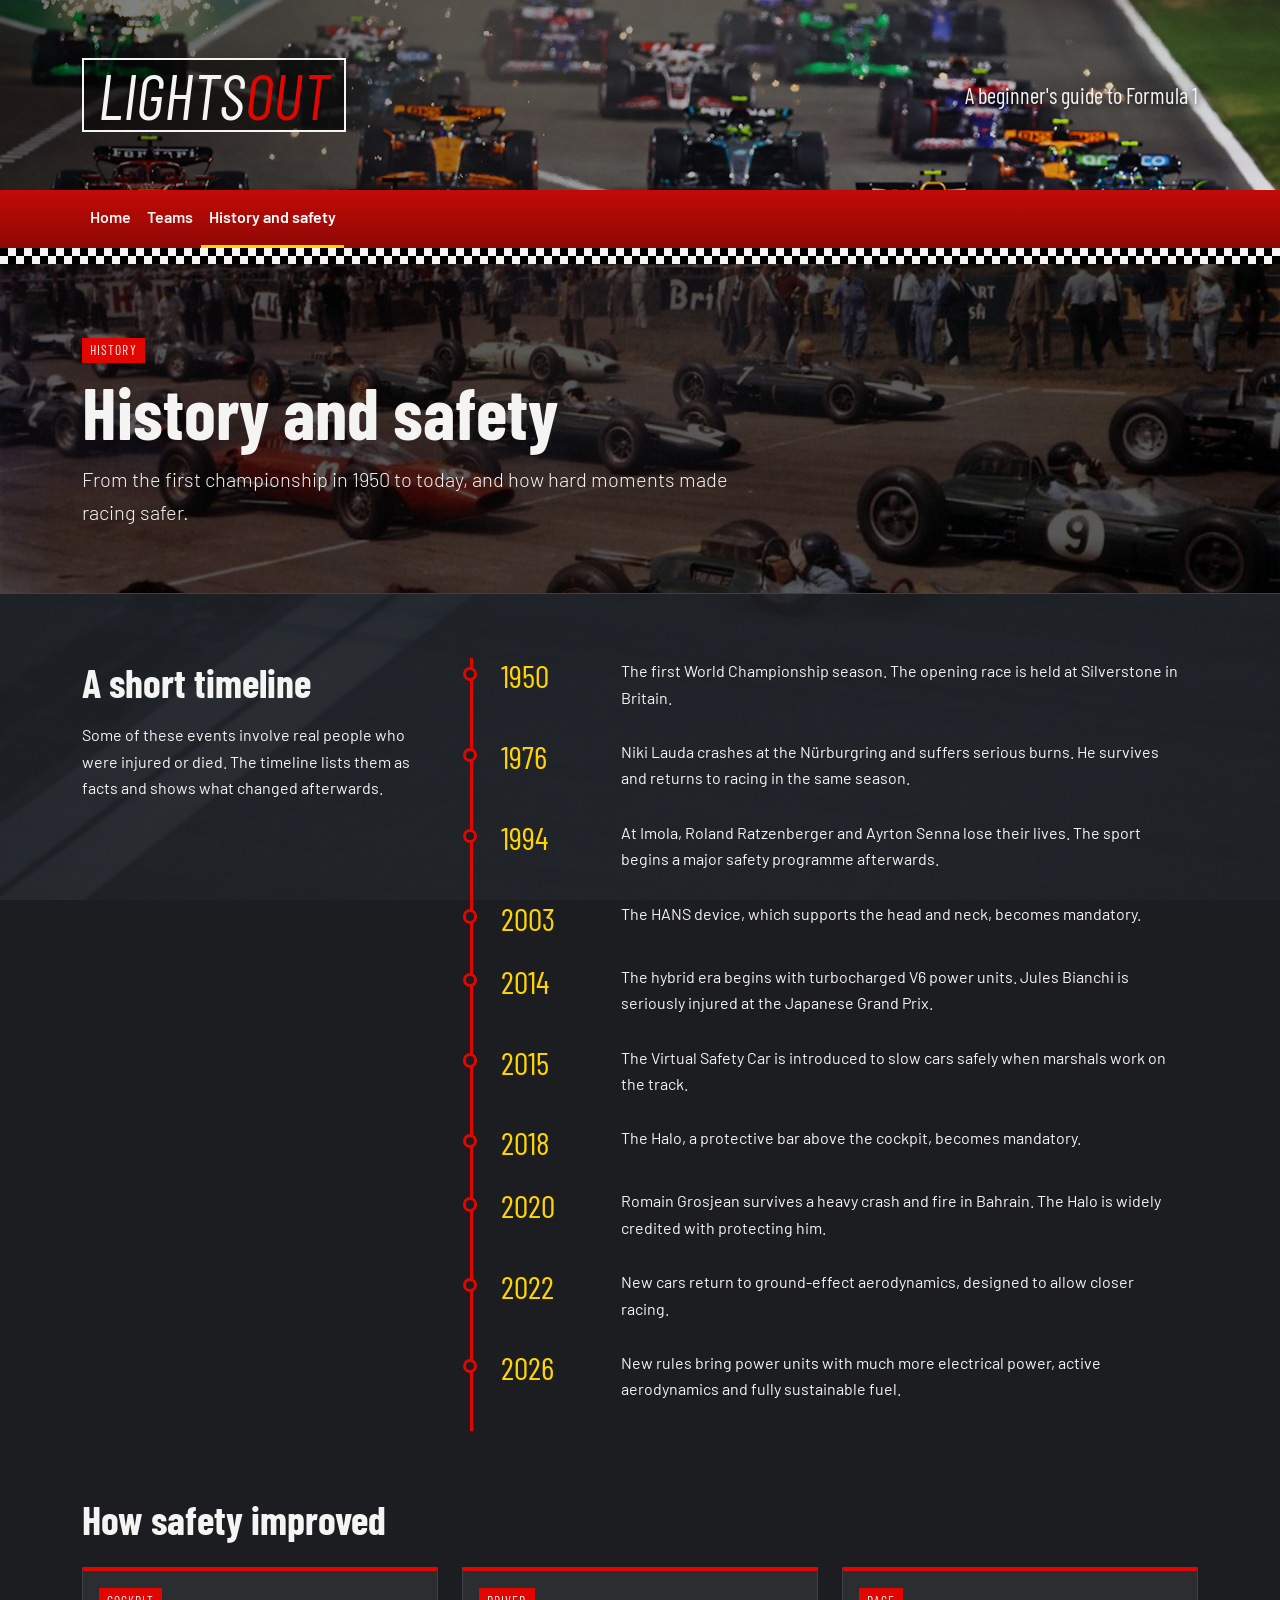
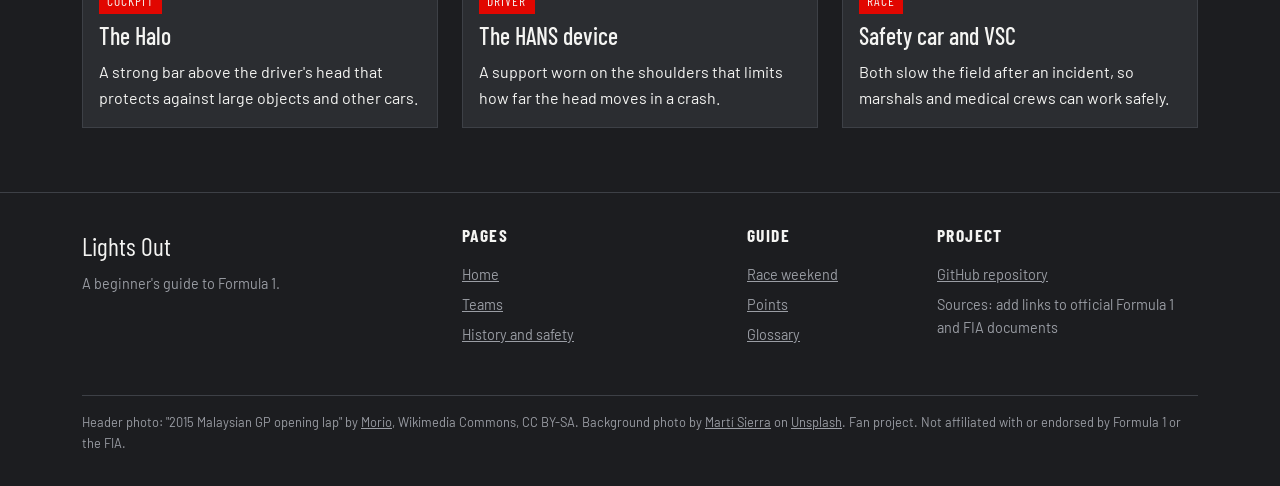
==== history.html @ add95db7 "git commit -m "initial commit"" ====
<!DOCTYPE html>
<html lang="en" data-bs-theme="dark">
<head>
  <meta charset="UTF-8">
  <meta name="viewport" content="width=device-width, initial-scale=1">
  <title>History and safety | Lights Out</title>
  <link rel="preconnect" href="https://fonts.googleapis.com">
  <link rel="preconnect" href="https://fonts.gstatic.com" crossorigin>
  <link href="https://fonts.googleapis.com/css2?family=Barlow+Condensed:wght@600;700&family=Barlow:wght@400;600&display=swap" rel="stylesheet">
  <link href="https://cdn.jsdelivr.net/npm/bootstrap@5.3.3/dist/css/bootstrap.min.css" rel="stylesheet">
  <link href="css/style.css" rel="stylesheet">
</head>
<body>

<header class="banner">
  <div class="container d-flex align-items-center justify-content-between">
    <a class="logo" href="index.html">Lights<span>Out</span></a>
    <p class="banner-note d-none d-md-block mb-0">A beginner's guide to Formula 1</p>
  </div>
</header>

<nav class="navbar navbar-expand-md site-nav sticky-top">
  <div class="container">
    <button class="navbar-toggler ms-auto" type="button" data-bs-toggle="collapse" data-bs-target="#mainMenu"
            aria-controls="mainMenu" aria-expanded="false" aria-label="Toggle navigation">
      <span class="navbar-toggler-icon"></span>
    </button>
    <div class="collapse navbar-collapse" id="mainMenu">
      <ul class="navbar-nav w-100">
        <li class="nav-item"><a class="nav-link" href="index.html">Home</a></li>
        <li class="nav-item"><a class="nav-link" href="teams.html">Teams</a></li>
        <li class="nav-item"><a class="nav-link active" aria-current="page" href="history.html">History and safety</a></li>
      </ul>
    </div>
  </div>
</nav>
<div class="flag-strip" aria-hidden="true"></div>

<main id="top">
  <header class="page-hero page-hero--history">
    <div class="container">
      <span class="tag">History</span>
      <h1>History and safety</h1>
      <p class="lead">From the first championship in 1950 to today, and how hard moments made racing safer.</p>
    </div>
  </header>

  <section class="section">
    <div class="container">
      <div class="row gy-5 gx-md-5">
        <div class="col-12 col-lg-4">
          <h2>A short timeline</h2>
          <p>Some of these events involve real people who were injured or died. The timeline lists them as facts and shows what changed afterwards.</p>
        </div>
        <div class="col-12 col-lg-8">
          <ol class="timeline">
        <li><span class="timeline-year">1950</span><p>The first World Championship season. The opening race is held at Silverstone in Britain.</p></li>
        <li><span class="timeline-year">1976</span><p>Niki Lauda crashes at the Nürburgring and suffers serious burns. He survives and returns to racing in the same season.</p></li>
        <li><span class="timeline-year">1994</span><p>At Imola, Roland Ratzenberger and Ayrton Senna lose their lives. The sport begins a major safety programme afterwards.</p></li>
        <li><span class="timeline-year">2003</span><p>The HANS device, which supports the head and neck, becomes mandatory.</p></li>
        <li><span class="timeline-year">2014</span><p>The hybrid era begins with turbocharged V6 power units. Jules Bianchi is seriously injured at the Japanese Grand Prix.</p></li>
        <li><span class="timeline-year">2015</span><p>The Virtual Safety Car is introduced to slow cars safely when marshals work on the track.</p></li>
        <li><span class="timeline-year">2018</span><p>The Halo, a protective bar above the cockpit, becomes mandatory.</p></li>
        <li><span class="timeline-year">2020</span><p>Romain Grosjean survives a heavy crash and fire in Bahrain. The Halo is widely credited with protecting him.</p></li>
        <li><span class="timeline-year">2022</span><p>New cars return to ground-effect aerodynamics, designed to allow closer racing.</p></li>
        <li><span class="timeline-year">2026</span><p>New rules bring power units with much more electrical power, active aerodynamics and fully sustainable fuel.</p></li>
          </ol>
        </div>
      </div>
    </div>
  </section>

  <section class="section pt-0">
    <div class="container">
      <h2 class="mb-4">How safety improved</h2>
      <div class="row row-cols-1 row-cols-md-2 row-cols-lg-3 g-4">
        <div class="col"><div class="card race-card h-100"><div class="card-body">
          <span class="tag">Cockpit</span><h3 class="card-title h4 mt-2">The Halo</h3>
          <p class="card-text">A strong bar above the driver's head that protects against large objects and other cars.</p></div></div></div>
        <div class="col"><div class="card race-card h-100"><div class="card-body">
          <span class="tag">Driver</span><h3 class="card-title h4 mt-2">The HANS device</h3>
          <p class="card-text">A support worn on the shoulders that limits how far the head moves in a crash.</p></div></div></div>
        <div class="col"><div class="card race-card h-100"><div class="card-body">
          <span class="tag">Race</span><h3 class="card-title h4 mt-2">Safety car and VSC</h3>
          <p class="card-text">Both slow the field after an incident, so marshals and medical crews can work safely.</p></div></div></div>
      </div>
    </div>
  </section>

</main>

<footer class="site-footer">
  <div class="container">
    <div class="row gy-4">
      <div class="col-12 col-md-4"><p class="footer-brand">Lights Out</p><p class="mb-0">A beginner's guide to Formula 1.</p></div>
      <div class="col-6 col-md-3"><h2 class="footer-title">Pages</h2>
        <ul class="list-unstyled"><li><a href="index.html">Home</a></li><li><a href="teams.html">Teams</a></li><li><a href="history.html">History and safety</a></li></ul></div>
      <div class="col-6 col-md-2"><h2 class="footer-title">Guide</h2>
        <ul class="list-unstyled"><li><a href="index.html#weekend">Race weekend</a></li><li><a href="index.html#points">Points</a></li><li><a href="index.html#terms">Glossary</a></li></ul></div>
      <div class="col-12 col-md-3"><h2 class="footer-title">Project</h2>
        <ul class="list-unstyled"><li><a href="https://github.com/your-username/your-repo">GitHub repository</a></li><li>Sources: add links to official Formula 1 and FIA documents</li></ul></div>
    </div>
    <p class="legal mb-0">Header photo: "2015 Malaysian GP opening lap" by <a href="https://commons.wikimedia.org/wiki/File:2015_Malaysian_GP_opening_lap.jpg">Morio</a>, Wikimedia Commons, CC BY-SA. Background photo by <a href="https://unsplash.com/@martisierraa">Martí Sierra</a> on <a href="https://unsplash.com/photos/a-red-and-yellow-race-car-driving-down-a-race-track-8zs2Co614PQ">Unsplash</a>. Fan project. Not affiliated with or endorsed by Formula 1 or the FIA.</p>
  </div>
</footer>

<script src="https://cdn.jsdelivr.net/npm/bootstrap@5.3.3/dist/js/bootstrap.bundle.min.js"></script>
</body>
</html>
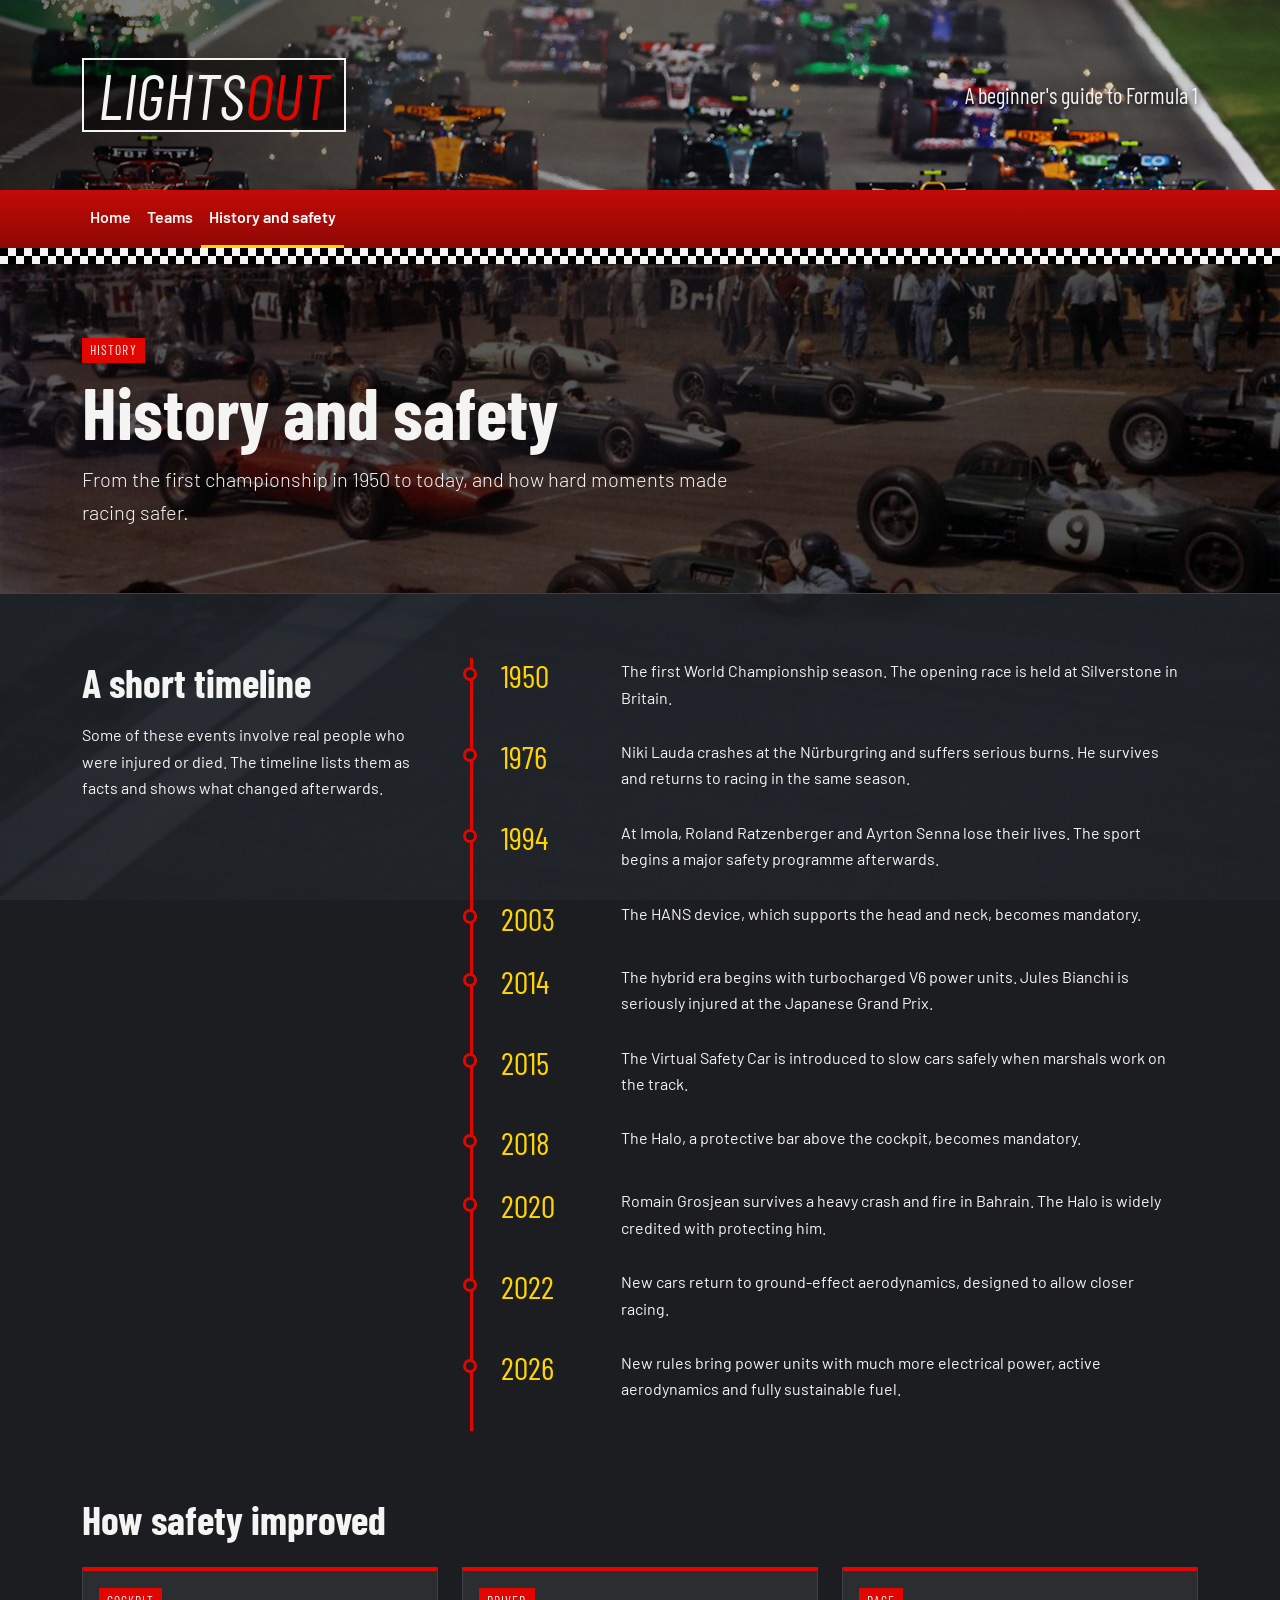
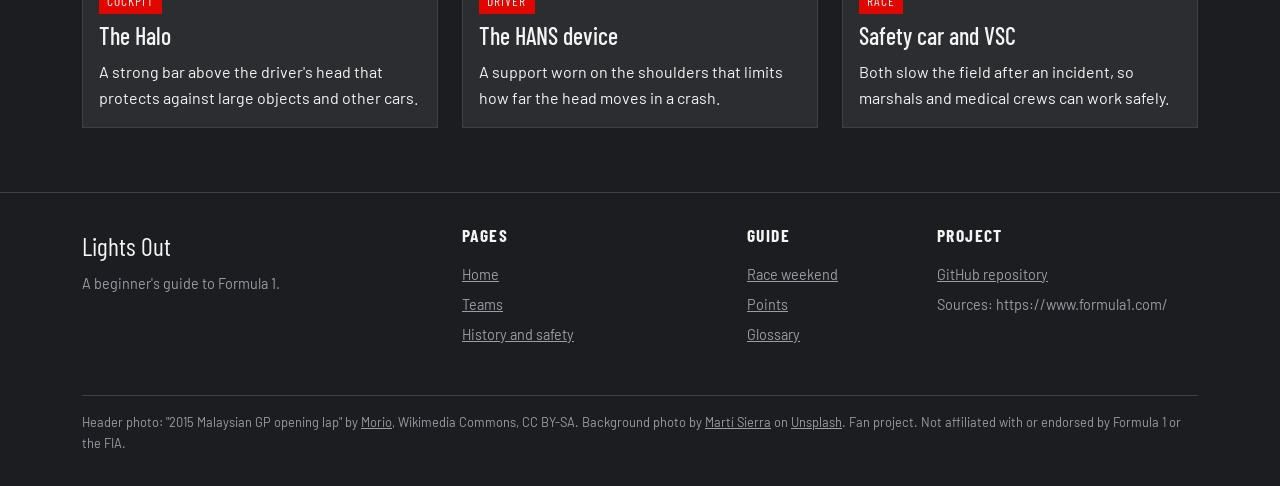
==== commit 90225a00: "git commit -m "Update footer links"" ====
--- a/history.html
+++ b/history.html
@@ -98,7 +98,7 @@
       <div class="col-6 col-md-2"><h2 class="footer-title">Guide</h2>
         <ul class="list-unstyled"><li><a href="index.html#weekend">Race weekend</a></li><li><a href="index.html#points">Points</a></li><li><a href="index.html#terms">Glossary</a></li></ul></div>
       <div class="col-12 col-md-3"><h2 class="footer-title">Project</h2>
-        <ul class="list-unstyled"><li><a href="https://github.com/your-username/your-repo">GitHub repository</a></li><li>Sources: add links to official Formula 1 and FIA documents</li></ul></div>
+        <ul class="list-unstyled"><li><a href="https://github.com/ruzaisembekova815-oss/web_mid">GitHub repository</a></li><li>Sources: https://www.formula1.com/</li></ul></div>
     </div>
     <p class="legal mb-0">Header photo: "2015 Malaysian GP opening lap" by <a href="https://commons.wikimedia.org/wiki/File:2015_Malaysian_GP_opening_lap.jpg">Morio</a>, Wikimedia Commons, CC BY-SA. Background photo by <a href="https://unsplash.com/@martisierraa">Martí Sierra</a> on <a href="https://unsplash.com/photos/a-red-and-yellow-race-car-driving-down-a-race-track-8zs2Co614PQ">Unsplash</a>. Fan project. Not affiliated with or endorsed by Formula 1 or the FIA.</p>
   </div>
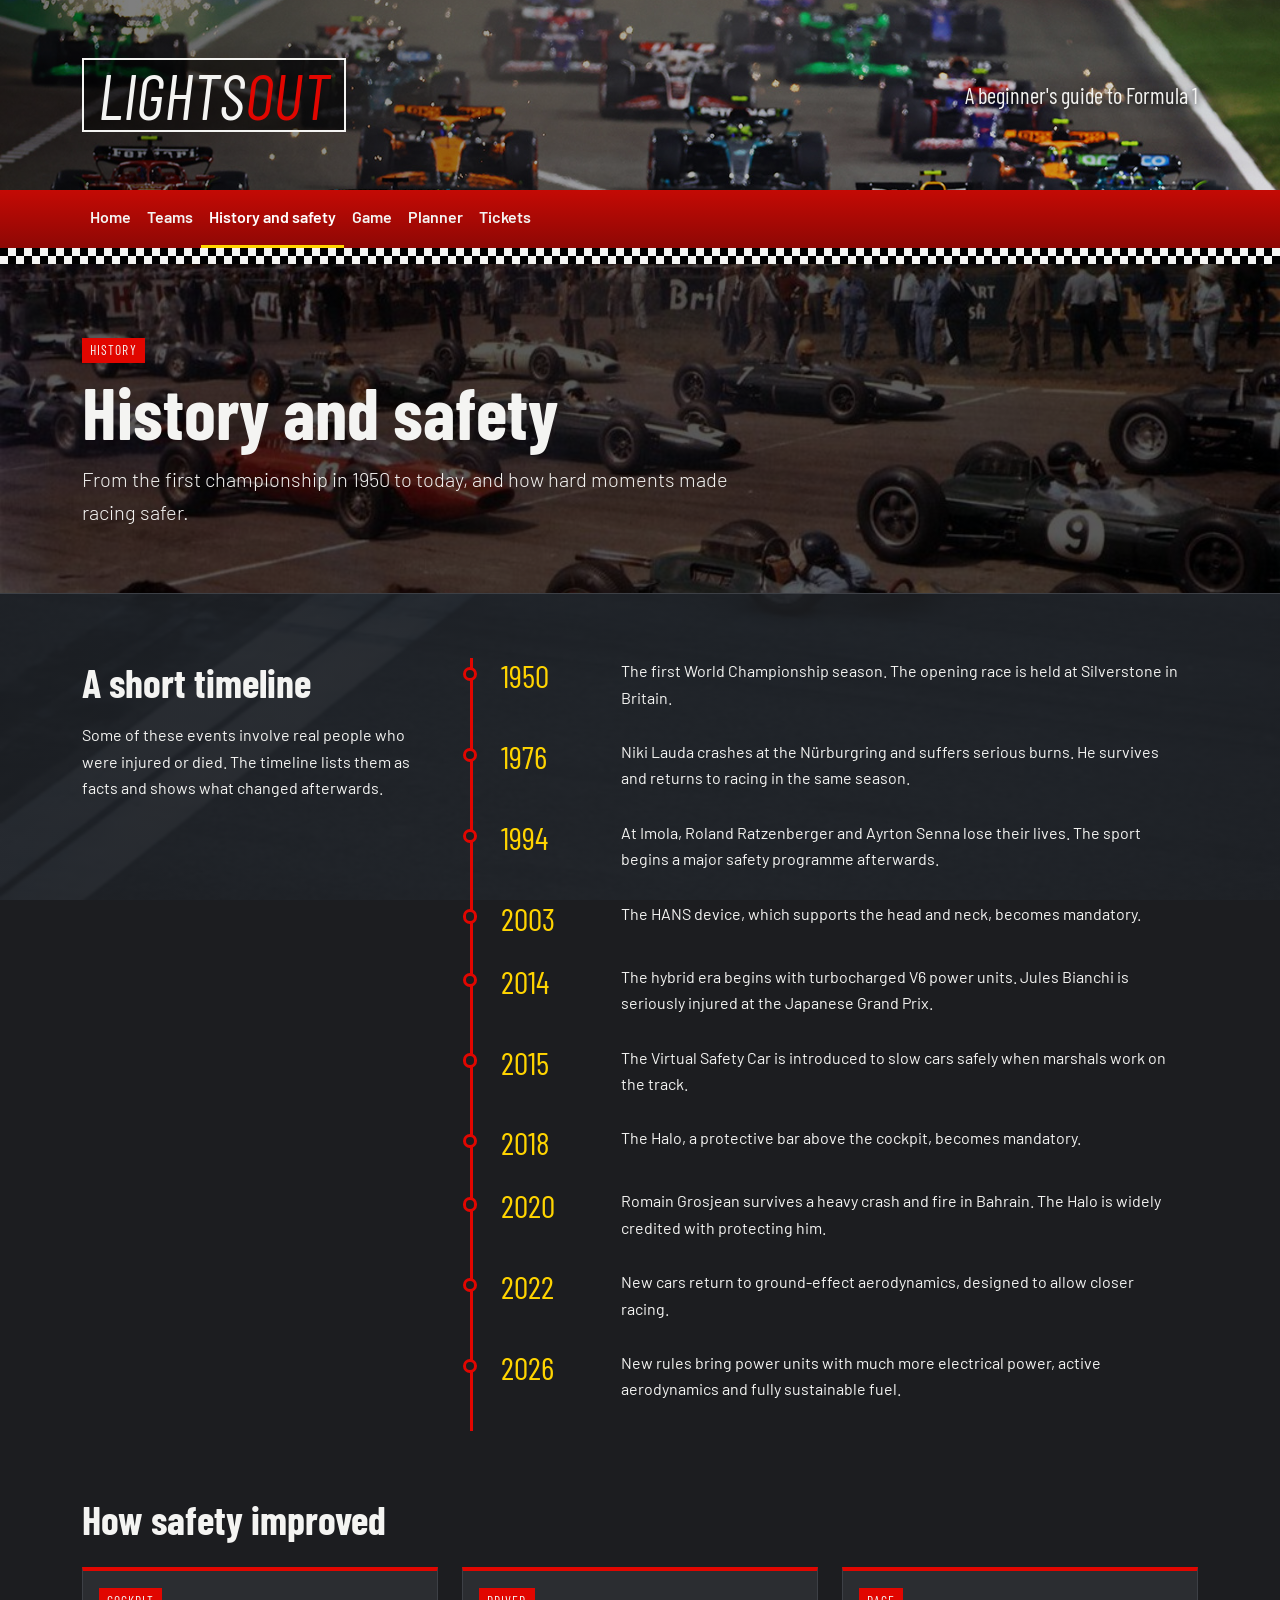
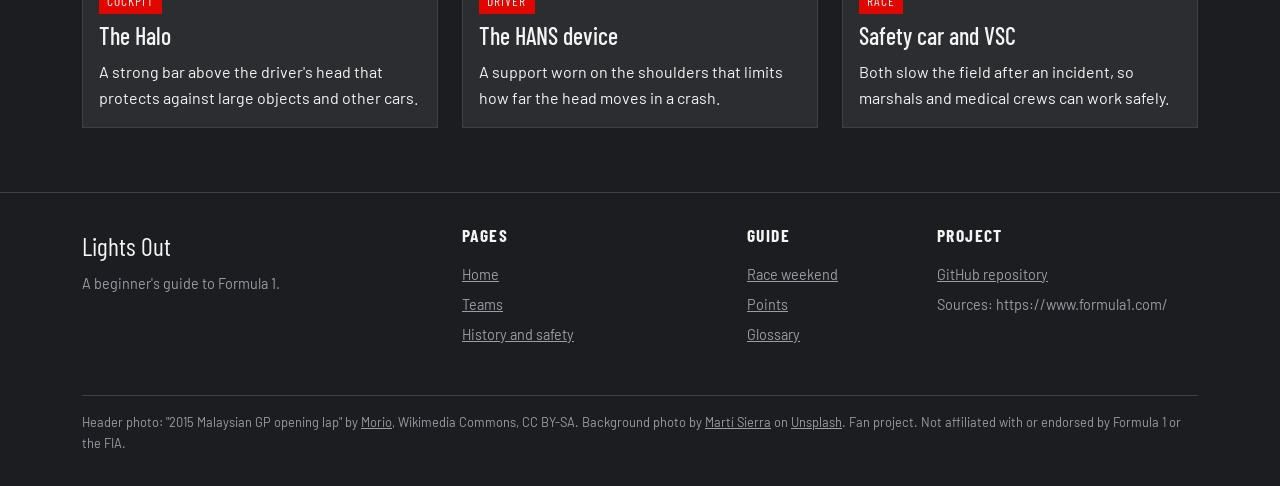
==== commit 25b63e28: "git commit -m "Added new pages"" ====
--- a/history.html
+++ b/history.html
@@ -4,6 +4,8 @@
   <meta charset="UTF-8">
   <meta name="viewport" content="width=device-width, initial-scale=1">
   <title>History and safety | Lights Out</title>
+  <link rel="icon" href="icon.webp" type="image/png">
+  <link rel="apple-touch-icon" href="icon.webp">
   <link rel="preconnect" href="https://fonts.googleapis.com">
   <link rel="preconnect" href="https://fonts.gstatic.com" crossorigin>
   <link href="https://fonts.googleapis.com/css2?family=Barlow+Condensed:wght@600;700&family=Barlow:wght@400;600&display=swap" rel="stylesheet">
@@ -30,6 +32,9 @@
         <li class="nav-item"><a class="nav-link" href="index.html">Home</a></li>
         <li class="nav-item"><a class="nav-link" href="teams.html">Teams</a></li>
         <li class="nav-item"><a class="nav-link active" aria-current="page" href="history.html">History and safety</a></li>
+        <li class="nav-item"><a class="nav-link" href="play.html">Game</a></li>
+        <li class="nav-item"><a class="nav-link" href="planner.html">Planner</a></li>
+        <li class="nav-item"><a class="nav-link" href="tickets.html">Tickets</a></li>
       </ul>
     </div>
   </div>
--- a/css/style.css
+++ b/css/style.css
@@ -0,0 +1,279 @@
+:root {
+  --asphalt: #1c1d20;
+  --track: #2b2d31;
+  --line: #3d4046;
+  --white: #f4f4f2;
+  --muted: #9a9da4;
+  --red: #e10600;
+  --flag: #ffd400;
+
+  --font-head: "Barlow Condensed", Impact, sans-serif;
+  --font-body: "Barlow", system-ui, sans-serif;
+
+  --bs-body-bg: var(--asphalt);
+  --bs-body-color: var(--white);
+  --bs-body-font-family: var(--font-body);
+  --bs-link-color: var(--white);
+  --bs-link-hover-color: var(--flag);
+  --bs-border-color: var(--line);
+}
+
+html { scroll-behavior: smooth; scroll-padding-top: 72px; }
+
+body {
+  line-height: 1.65;
+  background: linear-gradient(rgba(28, 29, 32, 0.9), rgba(28, 29, 32, 0.94)), url("../img/bground.avif") center / cover fixed, var(--asphalt);
+}
+
+h1, h2, h3, .navbar-brand { font-family: var(--font-head); font-weight: 700; text-transform: none; }
+h2 { font-size: 2rem; margin-bottom: 1rem; }
+p { max-width: 62ch; }
+.section { padding: 4rem 0; }
+
+
+
+.hero { padding: 2rem 0 3rem; }
+.hero-title { font-size: 3rem; line-height: 1; margin: 0.75rem 0 1.25rem; animation: reveal 0.6s ease 3.8s both; }
+.btn-race { background: var(--red); color: var(--white); border-radius: 0; padding: 0.6rem 1.6rem; font-weight: 600; }
+.btn-race:hover { background: var(--flag); color: var(--asphalt); }
+.scroll-hint { color: var(--muted); font-size: 0.9rem; }
+
+.lights { display: flex; gap: 0.6rem; background: #000; padding: 0.9rem 1.1rem; border-radius: 0.6rem; width: max-content; max-width: 100%; margin-bottom: 2rem; }
+.lights span {
+  width: 2.2rem; height: 2.2rem; border-radius: 50%;
+  background: var(--track);
+  animation: lightOn 0.15s forwards, lightOff 0.15s forwards;
+  animation-delay: calc(var(--i) * 0.6s), 3.6s;  
+}
+@keyframes lightOn  { to { background: var(--red); box-shadow: 0 0 18px var(--red); } }
+@keyframes lightOff { to { background: var(--track); box-shadow: none; } }
+@keyframes reveal   { from { opacity: 0; transform: translateY(12px); } to { opacity: 1; transform: none; } }
+
+
+.schedule .list-group-item { background: var(--track); border-color: var(--line); display: flex; flex-direction: column; padding: 1rem 1.25rem; }
+.schedule strong { font-family: var(--font-head); font-size: 1.4rem; color: var(--flag); }
+.schedule span { color: var(--muted); }
+
+
+.facts { background: var(--track); padding: 3rem 1rem; border-top: 6px solid var(--white); }
+.facts-inner { max-width: 1200px; margin: 0 auto; }
+.facts-title { font-size: 1.75rem; margin-bottom: 1.5rem; text-align: left; }  
+.facts-grid { display: grid; grid-template-columns: 1fr; gap: 1rem; }           
+.fact { border-left: 4px solid var(--red); padding-left: 1rem; }
+.fact-value { font-family: var(--font-head); font-size: 3rem; line-height: 1; margin: 0; }
+.fact-label { color: var(--muted); margin: 0.4rem 0 0; }
+
+@media (min-width: 768px) {       
+  .facts { padding: 4rem 2rem; }
+  .facts-grid { grid-template-columns: repeat(2, 1fr); gap: 2rem; }
+}
+@media (min-width: 1200px) {      
+  .facts { padding: 5rem 3rem; }
+  .facts-title { font-size: 2.75rem; text-align: center; margin-bottom: 3rem; }
+  .facts-grid { grid-template-columns: repeat(4, 1fr); gap: 2.5rem; }
+  .fact-value { font-size: 4rem; }
+}
+
+
+.race-card { background: var(--track); border: 1px solid var(--line); border-top: 4px solid var(--red); border-radius: 0; transition: border-top-color 0.3s ease; }
+.race-card:hover { border-top-color: var(--flag); }
+.race-card a { font-weight: 600; text-decoration: underline; text-underline-offset: 4px; }
+
+.accordion {
+  --bs-accordion-bg: transparent;
+  --bs-accordion-btn-bg: var(--track);
+  --bs-accordion-active-bg: var(--red);
+  --bs-accordion-active-color: var(--white);
+  --bs-accordion-border-color: var(--line);
+  --bs-accordion-border-radius: 0;
+  --bs-accordion-inner-border-radius: 0;
+  --bs-accordion-btn-focus-box-shadow: 0 0 0 0.2rem rgba(255, 212, 0, 0.5);
+}
+.accordion-button { font-family: var(--font-head); font-size: 1.3rem; }
+
+
+.site-footer { border-top: 1px solid var(--line); padding: 2rem 0; color: var(--muted); font-size: 0.9rem; }
+
+
+@media (min-width: 768px) {
+  .hero-title { font-size: 4.5rem; }
+  h2 { font-size: 2.5rem; }
+  .lights span { width: 3rem; height: 3rem; }
+}
+@media (min-width: 992px) {
+  .hero { padding: 3rem 0 4rem; }
+  .hero-title { font-size: 5rem; }
+}
+
+@media (prefers-reduced-motion: reduce) {
+  html { scroll-behavior: auto; }
+  .lights span, .hero-title { animation: none; }
+  * { transition: none !important; }
+}
+
+
+
+.tag { display: inline-block; background: var(--red); color: var(--white); font-family: var(--font-head); font-size: 0.85rem; letter-spacing: 0.08em; text-transform: uppercase; padding: 0.1rem 0.5rem; }
+
+.feature { background: linear-gradient(135deg, var(--track) 60%, #3a1210); padding: 1.5rem; height: 100%; border-left: 6px solid var(--red); }
+.list-title { font-size: 1.25rem; text-transform: uppercase; letter-spacing: 0.08em; color: var(--muted); }
+.feature-list li { border-top: 1px solid var(--line); }
+.feature-list a { display: block; padding: 1rem 0; font-family: var(--font-head); font-size: 1.4rem; line-height: 1.2; text-decoration: none; }
+.feature-list .tag { display: block; width: max-content; margin-bottom: 0.4rem; }
+
+.data-table { --bs-table-bg: transparent; --bs-table-color: var(--white); --bs-table-border-color: var(--line); }
+.data-table caption { color: var(--muted); }
+.data-table thead th { font-family: var(--font-head); text-transform: uppercase; letter-spacing: 0.08em; color: var(--muted); border-bottom: 2px solid var(--red); }
+.data-table.rank tbody tr:first-child td, .data-table.rank tbody tr:first-child th { color: var(--flag); font-weight: 700; }
+
+.footer-brand { font-family: var(--font-head); font-size: 1.6rem; color: var(--white); margin-bottom: 0.25rem; }
+.footer-title { font-family: var(--font-head); font-size: 1.1rem; text-transform: uppercase; letter-spacing: 0.08em; color: var(--white); }
+.site-footer ul li { margin-bottom: 0.4rem; }
+.site-footer a { color: var(--muted); }
+.site-footer a:hover { color: var(--flag); }
+.legal { border-top: 1px solid var(--line); margin-top: 2rem; padding-top: 1rem; font-size: 0.8rem; max-width: none; }
+
+@media (min-width: 992px) {
+  .feature { padding: 3rem; clip-path: polygon(0 0, 100% 0, 100% 88%, 94% 100%, 0 100%); }   
+}
+
+
+.banner {
+  min-height: 150px;
+  display: flex;
+  align-items: center;
+  background: linear-gradient(90deg, rgba(0, 0, 0, 0.55), rgba(0, 0, 0, 0.1)), url("../img/HEAD.jpeg") center / cover, #101512;
+}
+.logo { font-family: var(--font-head); font-size: 3rem; line-height: 1; color: var(--white); text-decoration: none; text-transform: uppercase; font-style: italic; background: rgba(0, 0, 0, 0.5); border: 2px solid var(--white); padding: 0.2rem 0.9rem; }
+.logo span { color: var(--red); }
+.logo:hover { color: var(--white); }
+.banner-note { color: var(--white); font-family: var(--font-head); font-size: 1.4rem; text-shadow: 0 2px 6px #000; }
+
+.site-nav { background: linear-gradient(#c40a05, #8e0805); padding: 0; }
+.site-nav .nav-link { color: var(--white); font-weight: 600; padding: 0.9rem 1rem; border-bottom: 3px solid transparent; }
+.site-nav .nav-link:hover { color: var(--white); border-bottom-color: var(--white); }
+.site-nav .navbar-toggler { border-color: rgba(255, 255, 255, 0.6); margin: 0.5rem 0; }
+
+@media (min-width: 768px) {
+  .banner { min-height: 190px; }
+  .logo { font-size: 4rem; }
+}
+
+
+
+
+.flag-strip {
+  height: 16px;
+  background: repeating-conic-gradient(var(--white) 0 25%, #000 0 50%) 0 0 / 16px 16px;
+}
+
+
+.site-nav .nav-link.active { border-bottom-color: var(--flag); }
+
+.page-hero {
+  padding: 3rem 0 2rem;
+  background: linear-gradient(135deg, rgba(43, 45, 49, 0.9) 55%, rgba(58, 18, 16, 0.9));
+  border-bottom: 1px solid var(--line);
+}
+.page-hero h1 { font-size: 3rem; line-height: 1; margin: 0.75rem 0 1rem; }
+@media (min-width: 768px) { .page-hero { padding: 4.5rem 0 3rem; } .page-hero h1 { font-size: 4.5rem; } }
+
+
+@media (min-width: 1200px) { .tips-grid { grid-template-columns: repeat(3, 1fr); } }
+
+
+.timeline { list-style: none; margin: 0; padding: 0 0 0 0.25rem; border-left: 3px solid var(--red); }
+.timeline li {
+  display: grid;
+  grid-template-columns: 1fr;
+  gap: 0.15rem;
+  position: relative;
+  padding: 0 0 1.75rem 1.5rem;
+}
+.timeline li::before {
+  content: "";
+  position: absolute;
+  left: -0.9rem;
+  top: 0.55rem;
+  width: 0.9rem;
+  height: 0.9rem;
+  border-radius: 50%;
+  background: var(--asphalt);
+  border: 3px solid var(--red);
+  transition: background 0.3s ease;
+}
+.timeline li:hover::before { background: var(--flag); }
+.timeline-year { font-family: var(--font-head); font-size: 2rem; line-height: 1.1; color: var(--flag); }
+.timeline p { margin: 0; }
+@media (min-width: 768px) {
+  .timeline li { grid-template-columns: 6rem 1fr; gap: 1.5rem; }
+}
+
+
+.race-form .form-label { font-weight: 600; }
+.race-form .form-control, .race-form .form-select {
+  background-color: var(--track);
+  border: 1px solid var(--line);
+  border-radius: 0;
+  color: var(--white);
+}
+.race-form .form-control:focus, .race-form .form-select:focus {
+  border-color: var(--flag);
+  box-shadow: 0 0 0 0.2rem rgba(255, 212, 0, 0.35);
+}
+.race-form legend { font-size: 1rem; margin-bottom: 0.5rem; }
+.race-form .form-check-input:checked { background-color: var(--red); border-color: var(--red); }
+
+.driver-card { overflow: hidden; }
+
+.driver-card .team-head {
+  background: var(--team);
+  color: var(--on, #fff);
+  font-family: "Barlow Condensed", sans-serif;
+  font-weight: 700;
+  font-size: 1.25rem;
+  letter-spacing: .04em;
+  text-transform: uppercase;
+  padding: .6rem 1rem;
+}
+
+.driver-list { list-style: none; margin: 0; padding: 0; }
+
+.driver {
+  position: relative;
+  display: flex;
+  align-items: flex-end;
+  gap: .75rem;
+  min-height: 150px;
+  padding: .75rem 1rem;
+  color: #fff;
+  background-color: #1a1a1a;
+  background-image:
+    linear-gradient(to top, rgba(0,0,0,.85), rgba(0,0,0,.1) 70%),
+    var(--photo);
+  background-size: cover;
+  background-position: center top;
+}
+.driver + .driver { border-top: 2px solid var(--team); }
+
+.driver .num {
+  font-family: "Barlow Condensed", sans-serif;
+  font-weight: 700;
+  font-size: 2rem;
+  line-height: 1;
+  color: var(--team);
+  text-shadow: 0 1px 4px rgba(0,0,0,.8);
+}
+.driver .name {
+  font-weight: 600;
+  text-shadow: 0 1px 4px rgba(0,0,0,.8);
+}
+
+.page-hero--history {
+  background-image:
+    linear-gradient(rgba(0,0,0,.65), rgba(0,0,0,.65)),
+    url('../img/history.jpg');
+  background-size: cover;
+  background-position: center;
+  background-repeat: no-repeat;
+}
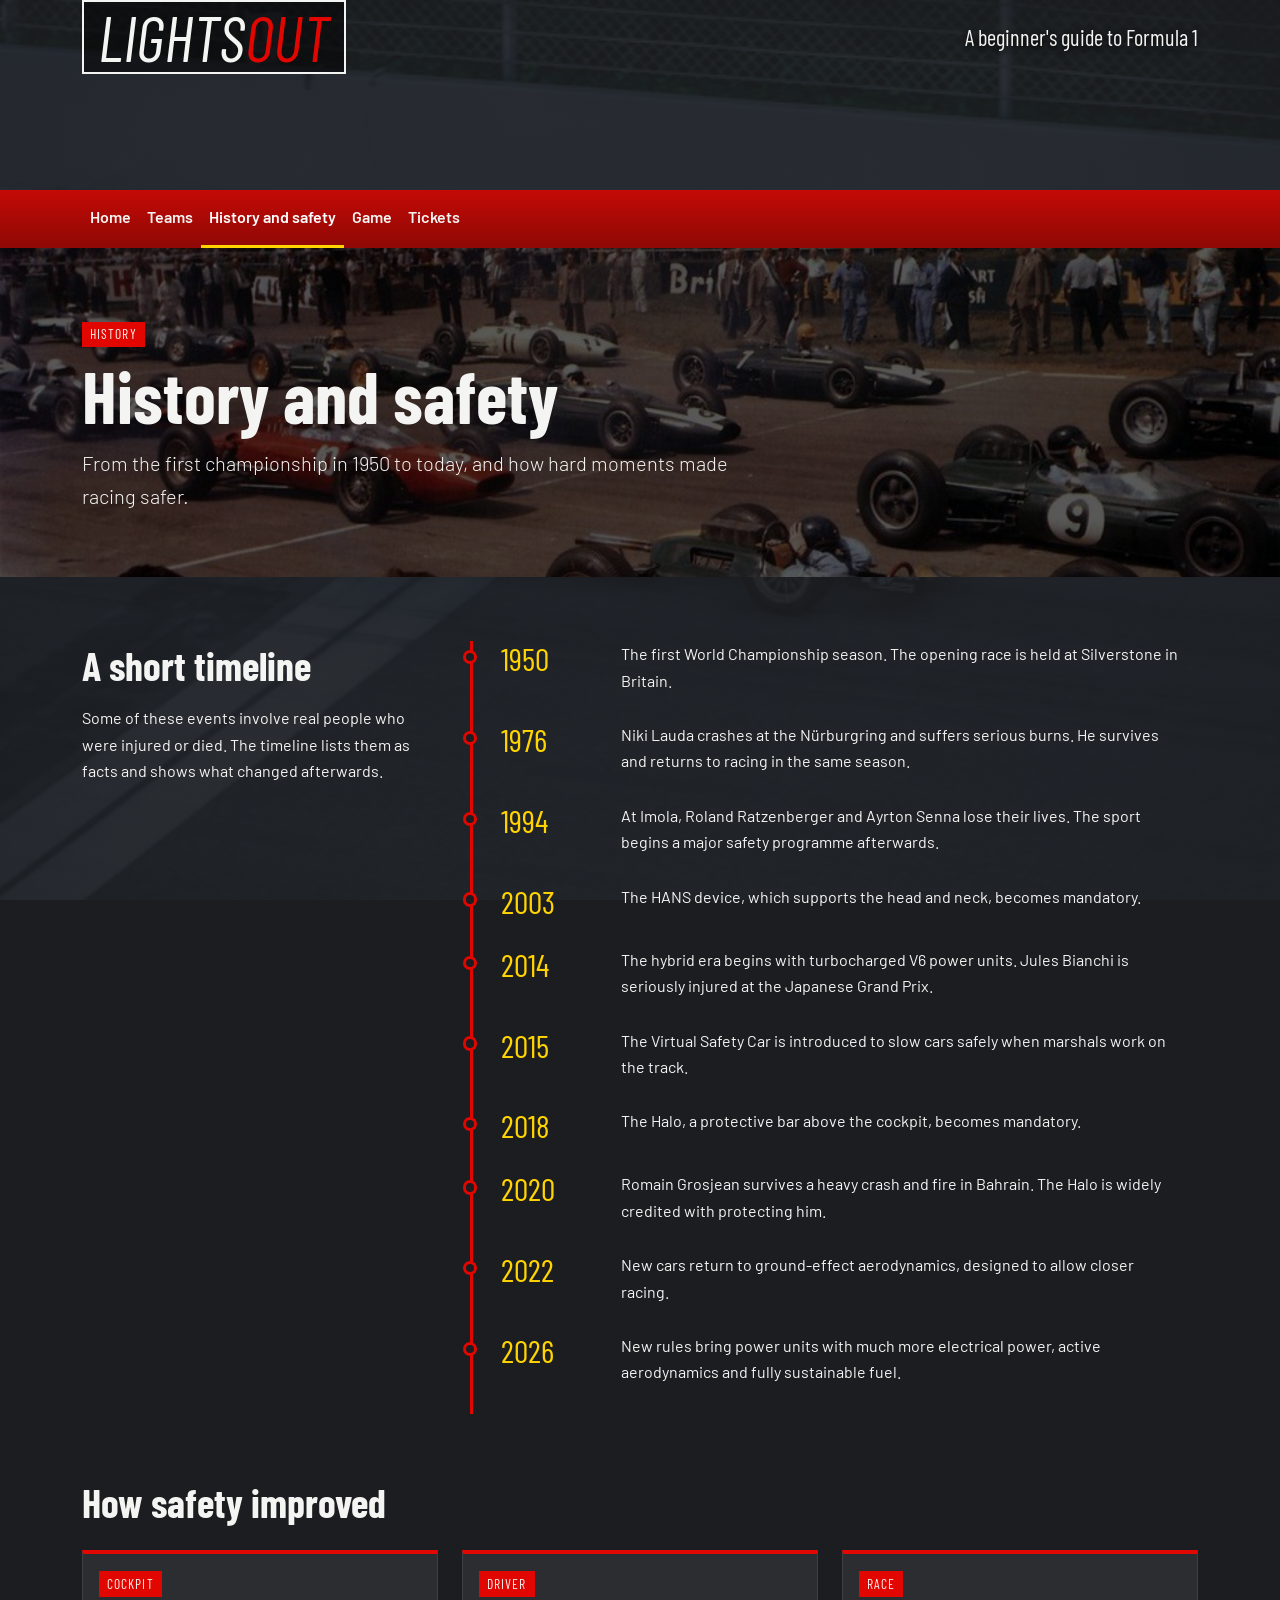
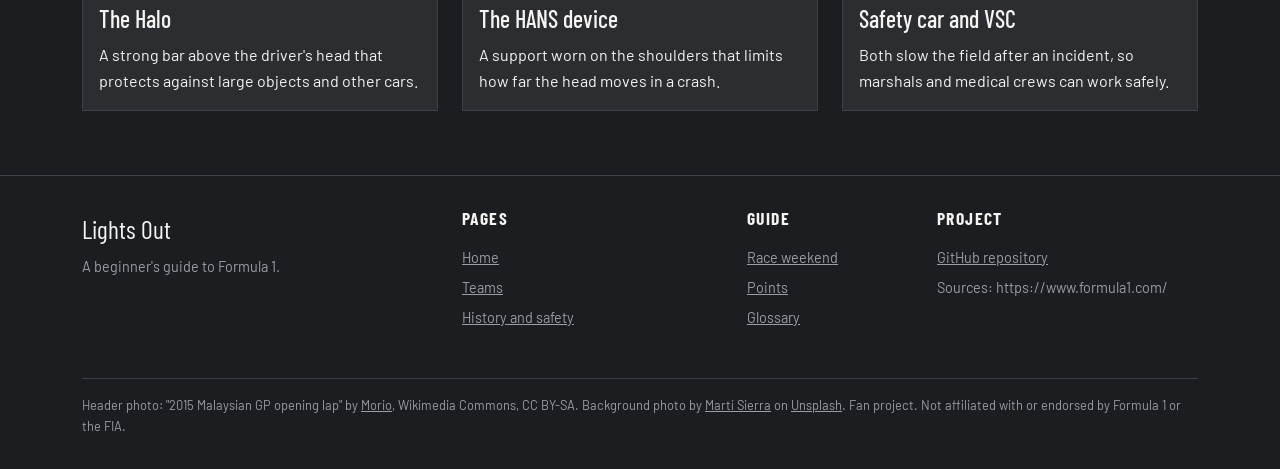
==== commit c599ae3e: "Merge branch 'main' of https://github.com/ruzaisembekova815-oss/web_mid" ====
--- a/history.html
+++ b/history.html
@@ -32,8 +32,7 @@
         <li class="nav-item"><a class="nav-link" href="index.html">Home</a></li>
         <li class="nav-item"><a class="nav-link" href="teams.html">Teams</a></li>
         <li class="nav-item"><a class="nav-link active" aria-current="page" href="history.html">History and safety</a></li>
-        <li class="nav-item"><a class="nav-link" href="play.html">Game</a></li>
-        <li class="nav-item"><a class="nav-link" href="planner.html">Planner</a></li>
+        <li class="nav-item"><a class="nav-link" href="play.html">Game</a></li> 
         <li class="nav-item"><a class="nav-link" href="tickets.html">Tickets</a></li>
       </ul>
     </div>
--- a/css/style.css
+++ b/css/style.css
@@ -31,7 +31,10 @@
 .section { padding: 4rem 0; }
 
 
-
+<<<<<<< HEAD
+
+=======
+>>>>>>> eb4aa990d758e033bb0b556cbb1f132af2ac8922
 .hero { padding: 2rem 0 3rem; }
 .hero-title { font-size: 3rem; line-height: 1; margin: 0.75rem 0 1.25rem; animation: reveal 0.6s ease 3.8s both; }
 .btn-race { background: var(--red); color: var(--white); border-radius: 0; padding: 0.6rem 1.6rem; font-weight: 600; }
@@ -137,7 +140,10 @@
   .feature { padding: 3rem; clip-path: polygon(0 0, 100% 0, 100% 88%, 94% 100%, 0 100%); }   
 }
 
-
+<<<<<<< HEAD
+
+=======
+>>>>>>> eb4aa990d758e033bb0b556cbb1f132af2ac8922
 .banner {
   min-height: 150px;
   display: flex;
@@ -161,7 +167,10 @@
 
 
 
-
+<<<<<<< HEAD
+
+=======
+>>>>>>> eb4aa990d758e033bb0b556cbb1f132af2ac8922
 .flag-strip {
   height: 16px;
   background: repeating-conic-gradient(var(--white) 0 25%, #000 0 50%) 0 0 / 16px 16px;
@@ -170,6 +179,10 @@
 
 .site-nav .nav-link.active { border-bottom-color: var(--flag); }
 
+<<<<<<< HEAD
+=======
+
+>>>>>>> eb4aa990d758e033bb0b556cbb1f132af2ac8922
 .page-hero {
   padding: 3rem 0 2rem;
   background: linear-gradient(135deg, rgba(43, 45, 49, 0.9) 55%, rgba(58, 18, 16, 0.9));
@@ -276,4 +289,4 @@
   background-size: cover;
   background-position: center;
   background-repeat: no-repeat;
-}+}
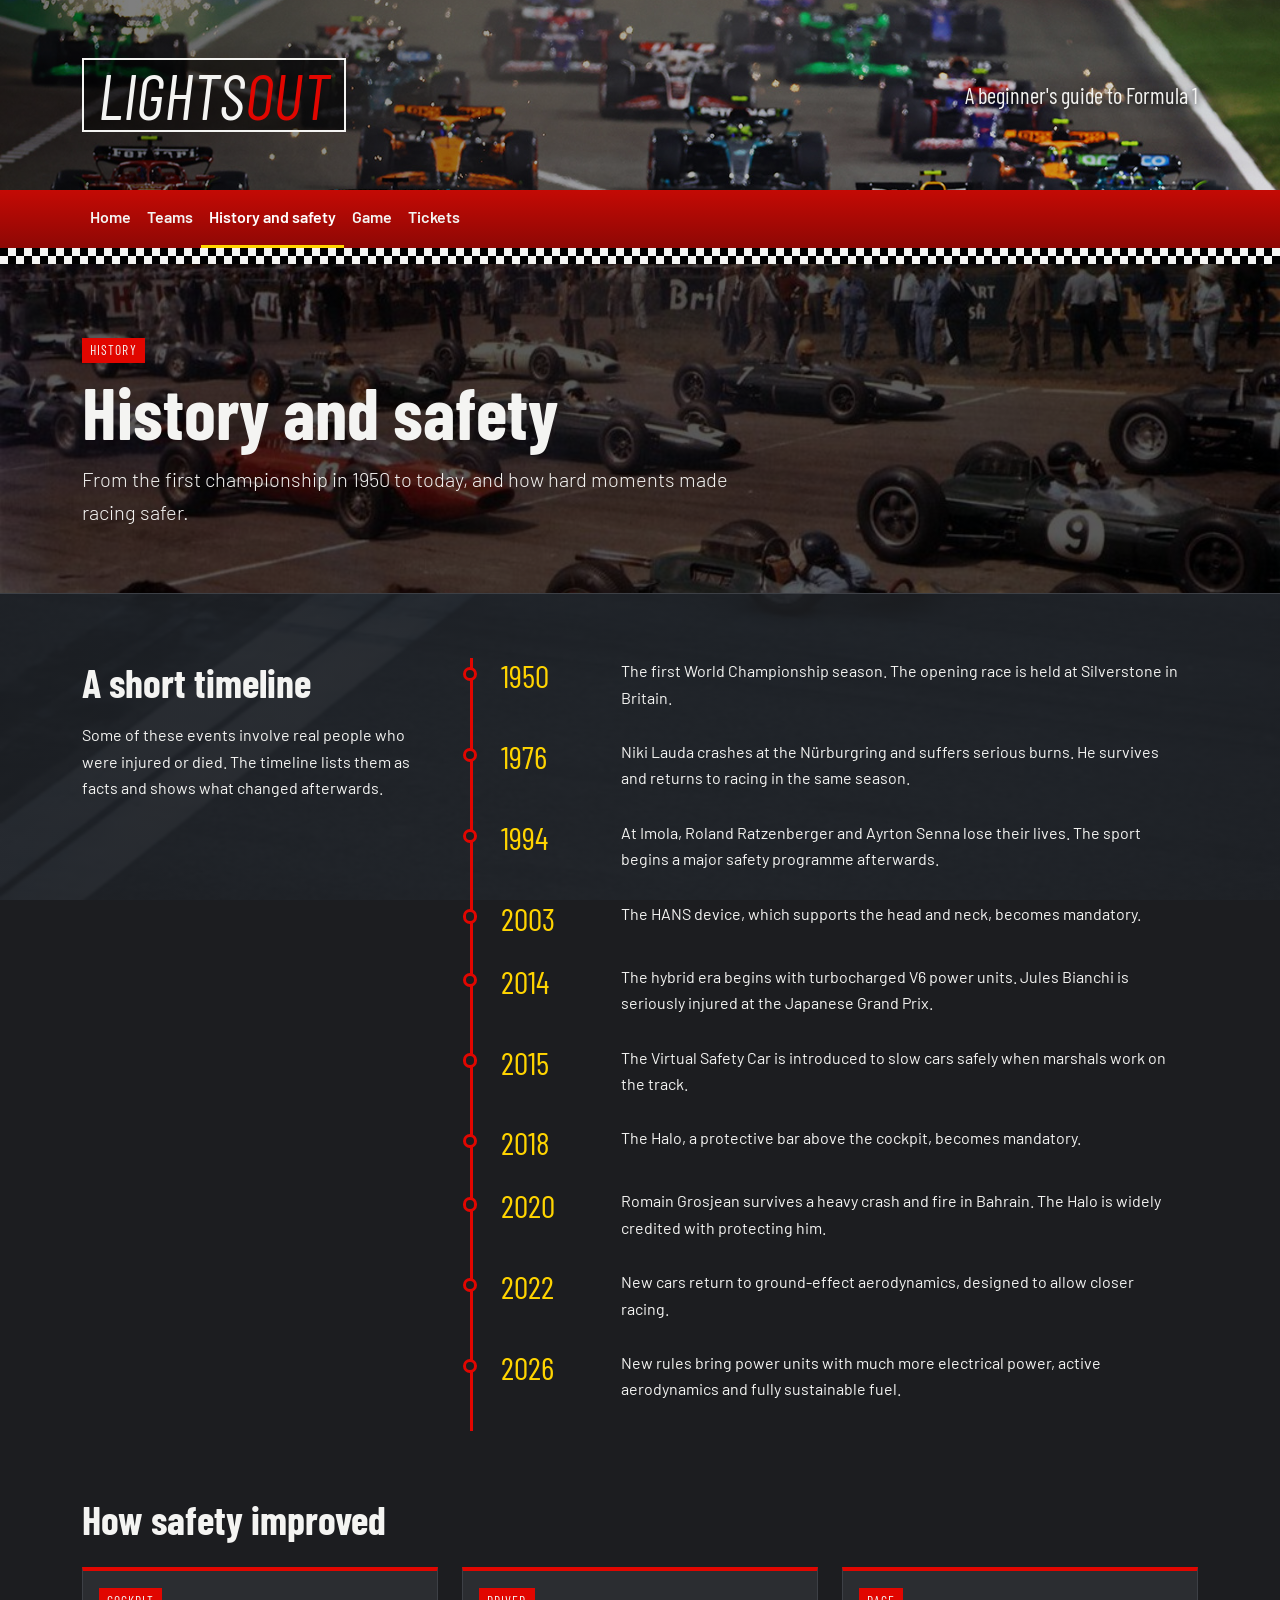
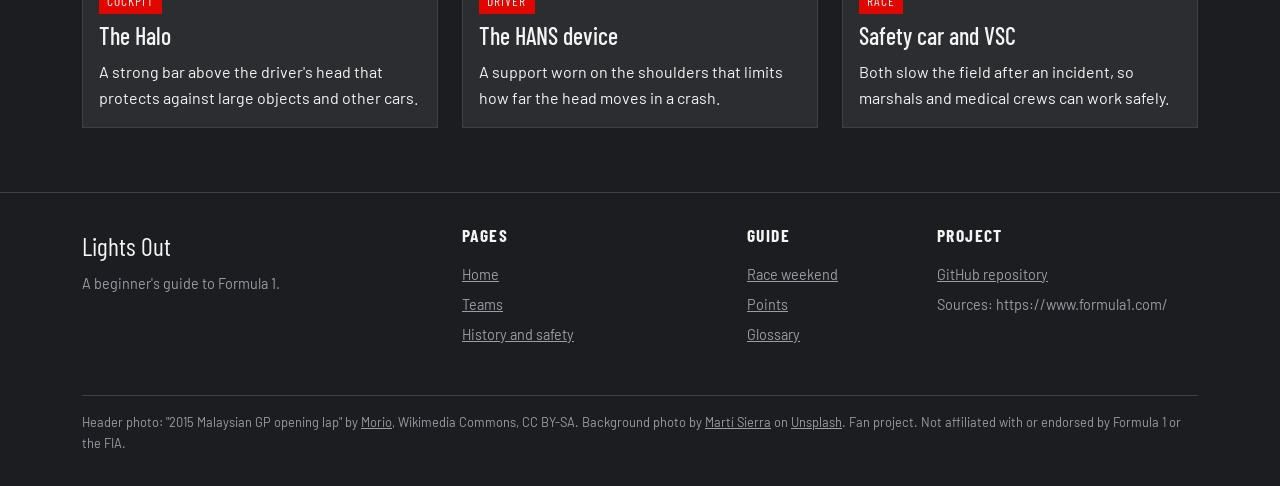
==== commit dc4d38c3: "git commit -m "Added effects.js and included it in all HTML files"" ====
--- a/history.html
+++ b/history.html
@@ -109,5 +109,7 @@
 </footer>
 
 <script src="https://cdn.jsdelivr.net/npm/bootstrap@5.3.3/dist/js/bootstrap.bundle.min.js"></script>
+<script src="https://code.jquery.com/jquery-3.7.1.min.js"></script>
+<script src="js/effects.js"></script>
 </body>
 </html>
--- a/css/style.css
+++ b/css/style.css
@@ -31,10 +31,6 @@
 .section { padding: 4rem 0; }
 
 
-<<<<<<< HEAD
-
-=======
->>>>>>> eb4aa990d758e033bb0b556cbb1f132af2ac8922
 .hero { padding: 2rem 0 3rem; }
 .hero-title { font-size: 3rem; line-height: 1; margin: 0.75rem 0 1.25rem; animation: reveal 0.6s ease 3.8s both; }
 .btn-race { background: var(--red); color: var(--white); border-radius: 0; padding: 0.6rem 1.6rem; font-weight: 600; }
@@ -140,10 +136,6 @@
   .feature { padding: 3rem; clip-path: polygon(0 0, 100% 0, 100% 88%, 94% 100%, 0 100%); }   
 }
 
-<<<<<<< HEAD
-
-=======
->>>>>>> eb4aa990d758e033bb0b556cbb1f132af2ac8922
 .banner {
   min-height: 150px;
   display: flex;
@@ -167,10 +159,6 @@
 
 
 
-<<<<<<< HEAD
-
-=======
->>>>>>> eb4aa990d758e033bb0b556cbb1f132af2ac8922
 .flag-strip {
   height: 16px;
   background: repeating-conic-gradient(var(--white) 0 25%, #000 0 50%) 0 0 / 16px 16px;
@@ -179,10 +167,7 @@
 
 .site-nav .nav-link.active { border-bottom-color: var(--flag); }
 
-<<<<<<< HEAD
-=======
-
->>>>>>> eb4aa990d758e033bb0b556cbb1f132af2ac8922
+
 .page-hero {
   padding: 3rem 0 2rem;
   background: linear-gradient(135deg, rgba(43, 45, 49, 0.9) 55%, rgba(58, 18, 16, 0.9));
@@ -290,3 +275,7 @@
   background-position: center;
   background-repeat: no-repeat;
 }
+.race-card { transition: transform .2s, box-shadow .2s; }
+.race-card:hover { transform: translateY(-4px); box-shadow: 0 8px 20px rgba(0,0,0,.4); }
+.back-top { position: fixed; right: 1rem; bottom: 1rem; width: 2.75rem; height: 2.75rem; background: var(--red); color: var(--white); border: 2px solid var(--white); border-radius: 0; font-size: 1.25rem; z-index: 1030; }
+.back-top:hover { background: var(--white); color: var(--asphalt); }
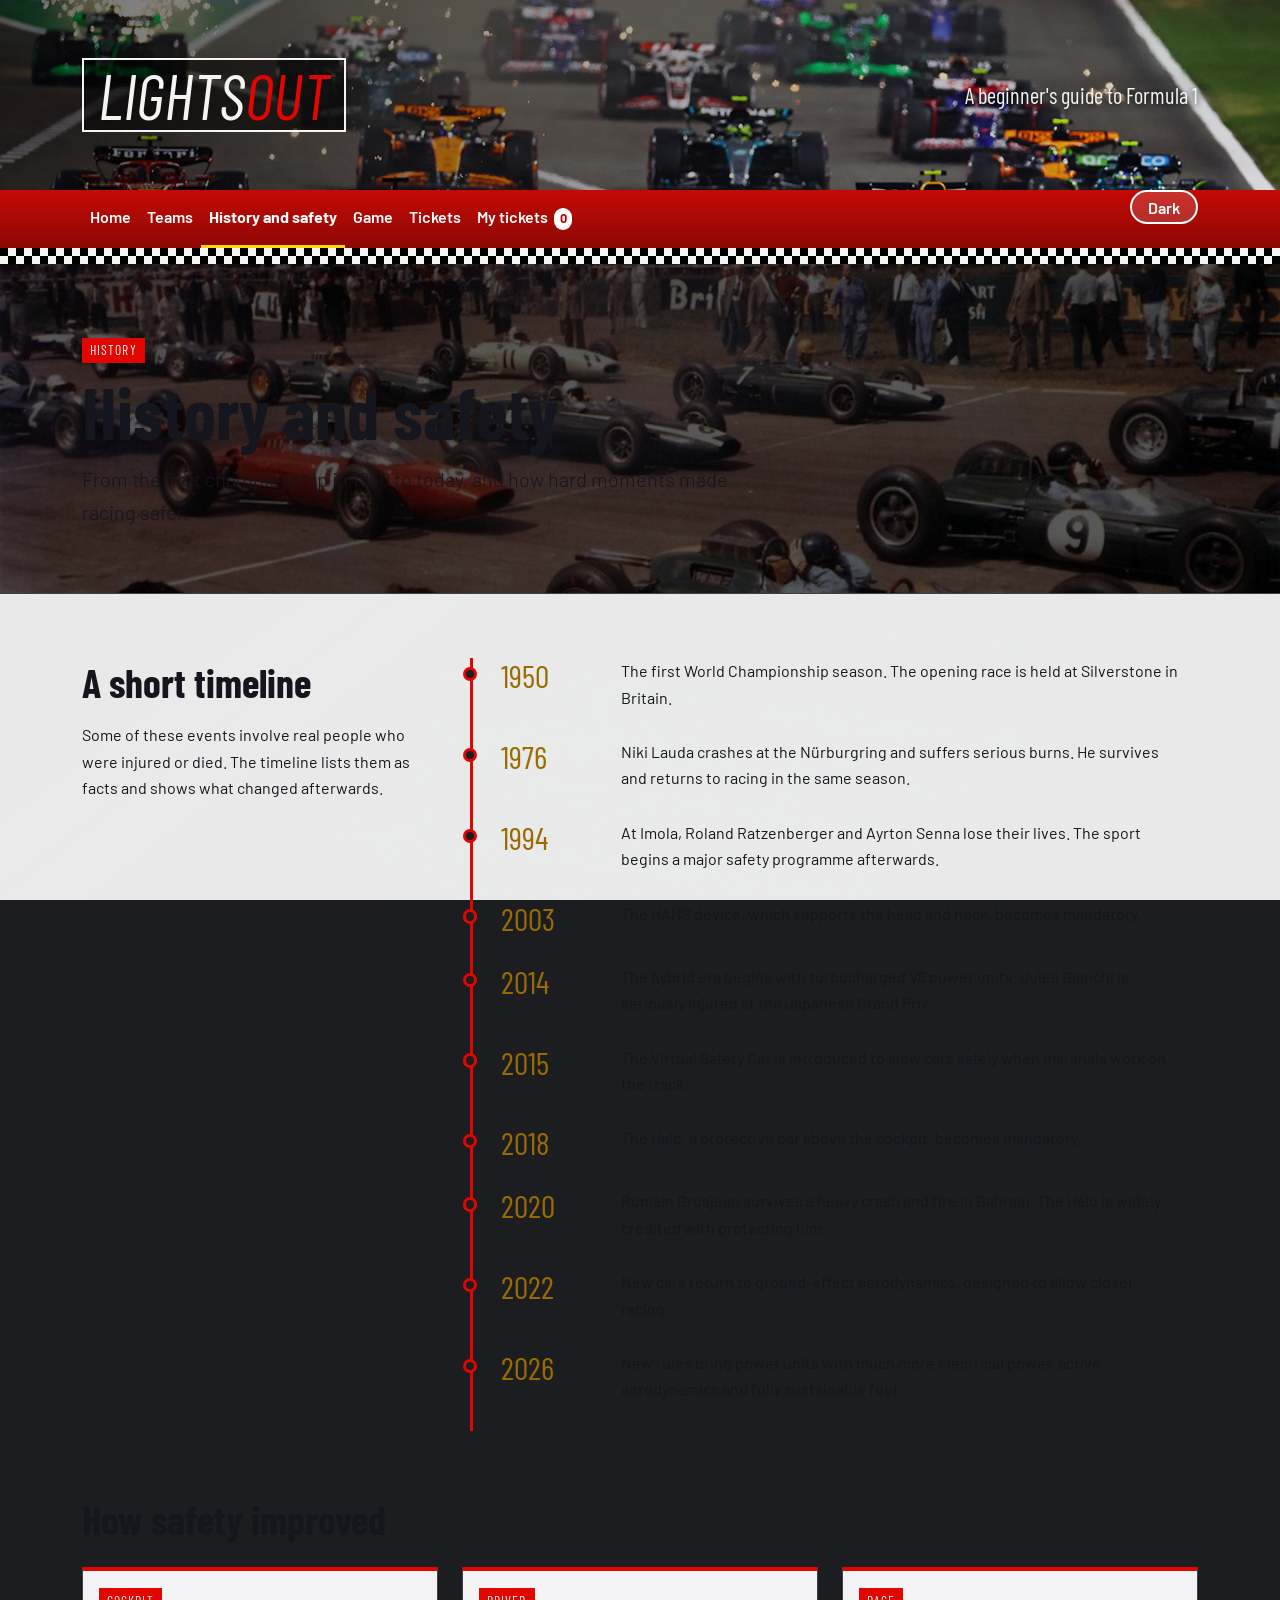
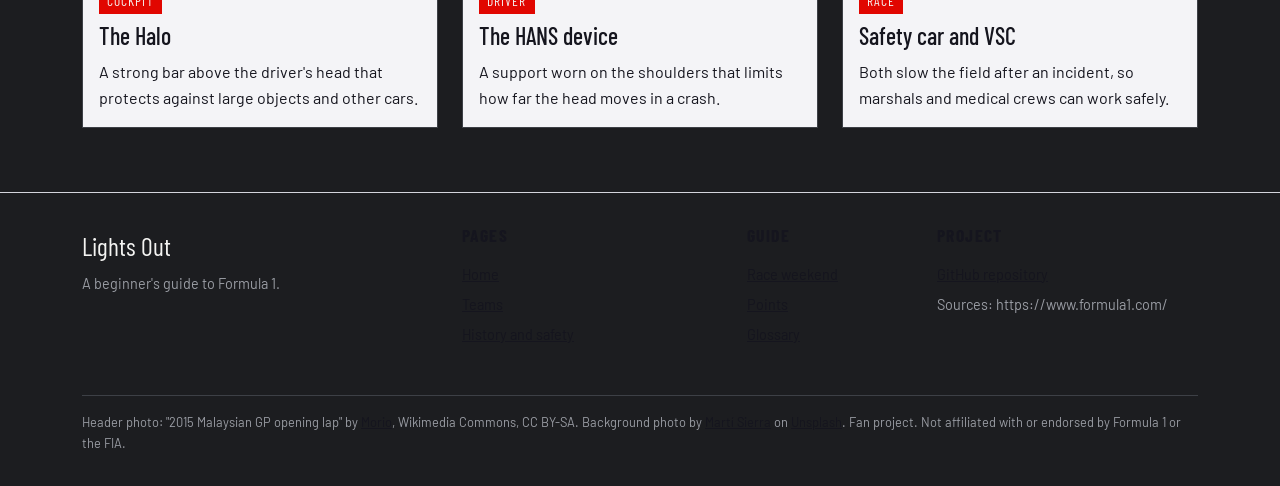
==== commit 51dc84b3: "git commit -m "1"" ====
--- a/history.html
+++ b/history.html
@@ -1,5 +1,5 @@
 <!DOCTYPE html>
-<html lang="en" data-bs-theme="dark">
+<html lang="en" >
 <head>
   <meta charset="UTF-8">
   <meta name="viewport" content="width=device-width, initial-scale=1">
@@ -10,7 +10,11 @@
   <link rel="preconnect" href="https://fonts.gstatic.com" crossorigin>
   <link href="https://fonts.googleapis.com/css2?family=Barlow+Condensed:wght@600;700&family=Barlow:wght@400;600&display=swap" rel="stylesheet">
   <link href="https://cdn.jsdelivr.net/npm/bootstrap@5.3.3/dist/css/bootstrap.min.css" rel="stylesheet">
+  <link href="css/theme.css" rel="stylesheet">   <!-- перед style.css -->
   <link href="css/style.css" rel="stylesheet">
+  <link href="css/app.css" rel="stylesheet">
+  <link href="css/theme-fixes.css" rel="stylesheet">
+  <script src="js/theme.js"></script>             <!-- в head, без defer -->
 </head>
 <body>
 
@@ -34,6 +38,7 @@
         <li class="nav-item"><a class="nav-link active" aria-current="page" href="history.html">History and safety</a></li>
         <li class="nav-item"><a class="nav-link" href="play.html">Game</a></li> 
         <li class="nav-item"><a class="nav-link" href="tickets.html">Tickets</a></li>
+        <li class="nav-item"><a class="nav-link" href="mytickets.html">My tickets <span class="nav-count" data-bookings-count>0</span></a></li>
       </ul>
     </div>
   </div>
--- a/css/theme.css
+++ b/css/theme.css
@@ -0,0 +1,109 @@
+/* Criterion 2: light and dark modes with CSS variables.
+   ADJUST: replace the hard-coded colors in your own style.css with these variables
+   (background, text, cards, borders, inputs, buttons). Keep your own accent colors. */
+
+:root {
+  --bg: #ffffff;
+  --surface: #f4f4f7;
+  --text: #15151e;
+  --muted: #5b5b66;
+  --border: #d4d4dc;
+  --accent: #e10600;
+  --accent-text: #ffffff;
+  --error: #b00020;
+  --success: #1b7f3b;
+  --focus: #0a5cff;
+}
+
+[data-theme="dark"] {
+  --bg: #0f0f14;
+  --surface: #1b1b24;
+  --text: #f2f2f6;
+  --muted: #b4b4c0;
+  --border: #3a3a48;
+  --accent: #ff4d44;
+  --accent-text: #111111;
+  --error: #ff8a95;
+  --success: #6fdc8c;
+  --focus: #7aa7ff;
+}
+
+body {
+  background: var(--bg);
+  color: var(--text);
+  transition: background-color .25s ease, color .25s ease;
+}
+
+.card, section.card, table, input, select, textarea {
+  background: var(--surface);
+  color: var(--text);
+  border-color: var(--border);
+}
+
+/* Visible focus for keyboard users (criterion 1) */
+a:focus-visible, button:focus-visible, input:focus-visible,
+select:focus-visible, textarea:focus-visible, [tabindex]:focus-visible {
+  outline: 3px solid var(--focus);
+  outline-offset: 2px;
+}
+
+/* Theme toggle button in the navbar */
+.theme-toggle {
+  background: transparent;
+  color: var(--text);
+  border: 1px solid var(--border);
+  border-radius: 999px;
+  padding: .35rem .9rem;
+  font: inherit;
+  cursor: pointer;
+  transition: background-color .2s ease, transform .15s ease;
+}
+.theme-toggle:hover { background: var(--surface); transform: translateY(-1px); }
+
+/* Navbar counter for saved tickets */
+.nav-count {
+  display: inline-block;
+  min-width: 1.4em;
+  padding: 0 .4em;
+  margin-left: .25em;
+  border-radius: 999px;
+  background: var(--accent);
+  color: var(--accent-text);
+  font-size: .8em;
+  text-align: center;
+}
+
+/* Form states (criterion 4 and 6) */
+.field-error { color: var(--error); font-size: .9rem; margin-top: .25rem; min-height: 1.2em; }
+input.invalid, select.invalid { border-color: var(--error); }
+.form-success {
+  display: none;
+  padding: .75rem 1rem;
+  border: 1px solid var(--success);
+  border-radius: 8px;
+  color: var(--success);
+}
+
+/* Empty state */
+.empty-state {
+  padding: 2rem 1rem;
+  text-align: center;
+  color: var(--muted);
+  border: 1px dashed var(--border);
+  border-radius: 12px;
+}
+
+/* Back to top (jQuery effect) */
+#back-to-top {
+  position: fixed; right: 1rem; bottom: 1rem; display: none;
+  padding: .6rem .9rem; border-radius: 999px; border: 0;
+  background: var(--accent); color: var(--accent-text); cursor: pointer;
+}
+
+/* Hover effects on cards and buttons (criterion 5) */
+.card { transition: transform .2s ease, box-shadow .2s ease; }
+.card:hover { transform: translateY(-4px); box-shadow: 0 8px 20px rgba(0,0,0,.18); }
+
+@media (prefers-reduced-motion: reduce) {
+  * { transition: none !important; animation: none !important; }
+}
--- a/css/style.css
+++ b/css/style.css
@@ -279,3 +279,23 @@
 .race-card:hover { transform: translateY(-4px); box-shadow: 0 8px 20px rgba(0,0,0,.4); }
 .back-top { position: fixed; right: 1rem; bottom: 1rem; width: 2.75rem; height: 2.75rem; background: var(--red); color: var(--white); border: 2px solid var(--white); border-radius: 0; font-size: 1.25rem; z-index: 1030; }
 .back-top:hover { background: var(--white); color: var(--asphalt); }
+
+html { scroll-padding-top: 70px; }
+
+.back-top {
+  position: fixed;
+  right: 1rem;
+  bottom: 1rem;
+  width: 44px;
+  height: 44px;
+  border: 0;
+  border-radius: 50%;
+  background: var(--accent);
+  color: var(--accent-text);
+  font-size: 1.25rem;
+  cursor: pointer;
+  z-index: 50;
+  transition: transform .15s ease;
+}
+.back-top:hover { transform: translateY(-2px); }
+.back-top:focus-visible { outline: 3px solid var(--focus); outline-offset: 2px; }
--- a/css/app.css
+++ b/css/app.css
@@ -0,0 +1,60 @@
+/* Styles for the Assignment 5 pages. Colors and fonts come from style.css */
+.panel { background: var(--track); border: 1px solid var(--line); border-left: 6px solid var(--red); padding: 1.25rem; }
+.status { display: flex; flex-wrap: wrap; gap: 1.5rem; font-family: var(--font-head); font-size: 1.4rem; margin-bottom: 1rem; }
+.lives { color: var(--red); letter-spacing: .15em; }
+.life-lost { color: var(--line); }
+.circuit { background: var(--asphalt); border: 1px solid var(--line); padding: 1rem; height: 100%; }
+.circuit .label { color: var(--muted); text-transform: uppercase; letter-spacing: .08em; margin: 0; }
+.circuit h2 { font-size: 1.6rem; margin: .25rem 0; }
+.big { font-family: var(--font-head); font-size: 3rem; line-height: 1; color: var(--flag); margin: 0; }
+
+.btn-outline { background: transparent; border: 2px solid var(--white); border-radius: 0; color: var(--white); font-weight: 600; padding: .5rem 1.4rem; }
+.btn-outline:hover { border-color: var(--flag); color: var(--flag); }
+.btn:disabled, .btn-race:disabled { background: var(--line); border-color: var(--line); color: var(--muted); cursor: not-allowed; opacity: .8; }
+.btn:focus-visible, .form-control:focus-visible, .form-select:focus-visible { outline: 3px solid var(--flag); outline-offset: 2px; }
+
+.msg { min-height: 1.6rem; font-weight: 600; }
+.msg-ok { color: #4cd964; }
+.msg-bad { color: #ff6b63; }
+.panel.is-win { border-left-color: #4cd964; }
+.panel.is-lose { border-left-color: var(--muted); }
+.move-log { color: var(--muted); padding-left: 1.2rem; margin: 0; }
+.move-log:empty::before { content: "No moves yet."; }
+
+/* seat map */
+.seat-panel { background: var(--asphalt); border: 1px solid var(--line); border-top: 4px solid var(--red); padding: 1rem; }
+.seat-help, .empty { color: var(--muted); }
+.hall { display: grid; gap: .35rem; margin: .5rem 0; }
+.track-label { text-align: center; font-family: var(--font-head); text-transform: uppercase; letter-spacing: .2em; color: var(--muted); border-bottom: 3px solid var(--line); padding-bottom: .25rem; }
+.seat-row { display: flex; align-items: center; gap: .25rem; }
+.row-label { width: 1.2rem; font-family: var(--font-head); color: var(--muted); }
+.aisle { flex: 0 0 1rem; }
+.seat { flex: 1; min-width: 0; padding: .4rem 0; background: var(--track); border: 2px solid var(--line); color: var(--white); font-size: .8rem; font-weight: 600; }
+.seat.zone-stand { border-color: var(--red); }
+.seat.zone-ga { border-color: var(--flag); }
+.seat:hover { background: var(--line); }
+.seat:focus-visible { outline: 3px solid var(--white); outline-offset: 1px; }
+.seat.is-selected { background: var(--white); color: var(--asphalt); }
+.seat.is-taken { background: #111; border-color: var(--line); color: var(--muted); text-decoration: line-through; cursor: not-allowed; }
+.seat.is-locked { opacity: .4; cursor: not-allowed; }
+.seat.is-dim { opacity: .2; }
+.seat-summary { font-weight: 600; margin: .5rem 0; }
+.legend { display: flex; flex-wrap: wrap; gap: .5rem 1.25rem; list-style: none; padding: 0; margin: 0; color: var(--muted); font-size: .9rem; }
+.legend li::before { content: ""; display: inline-block; width: .9rem; height: .9rem; margin-right: .4rem; vertical-align: -.1rem; border: 2px solid var(--line); background: var(--track); }
+.legend .key-stand::before { border-color: var(--red); }
+.legend .key-ga::before { border-color: var(--flag); }
+.legend .key-selected::before { background: var(--white); }
+.legend .key-taken::before { background: #111; }
+
+/* form */
+.error-text { color: #ff6b63; font-size: .9rem; min-height: 1.2rem; }
+.race-form .form-control.is-invalid, .race-form .form-select.is-invalid { border-color: var(--red); background-color: rgba(225, 6, 0, .12); }
+.race-form .form-control.is-valid, .race-form .form-select.is-valid { border-color: #4cd964; }
+.summary { border: 2px solid var(--red); background: rgba(225, 6, 0, .15); padding: .75rem 1rem; margin-bottom: 1rem; font-weight: 600; }
+.preview { display: grid; grid-template-columns: 6rem 1fr; gap: .4rem 1rem; margin: 0; }
+.preview dt { color: var(--muted); font-weight: 400; }
+.preview dd { margin: 0; font-weight: 600; }
+.ticket-done { border: 2px dashed var(--flag); background: var(--track); padding: 1.25rem; margin-top: 1rem; }
+.ticket-done .code { font-family: var(--font-head); font-size: 2.2rem; color: var(--flag); margin: 0; }
+@media (prefers-reduced-motion: reduce) { * { transition: none !important; } }
+
--- a/css/theme-fixes.css
+++ b/css/theme-fixes.css
@@ -0,0 +1,222 @@
+/* Подключи ПОСЛЕДНИМ на каждой странице (после style.css и app.css):
+   <link href="css/theme-fixes.css" rel="stylesheet">
+   ADJUST: селекторы помечены комментарием, подгони под свои классы. */
+
+/* 1. Слой поверх фонового фото: тёмный в dark, светлый в light.
+      Фото остаётся, но текст читается в обоих режимах. */
+:root {
+  --photo-overlay: rgba(255, 255, 255, 0.90);
+  --year-color: #9a6b00;          /* тёмное золото: читается на светлом фоне */
+}
+[data-theme="dark"] {
+  --photo-overlay: rgba(12, 12, 18, 0.78);
+  --year-color: #ffd60a;          /* твой жёлтый для тёмного режима */
+}
+
+body::before {
+  content: "";
+  position: fixed;
+  inset: 0;
+  background: var(--photo-overlay);
+  z-index: -1;
+  pointer-events: none;
+  transition: background-color .25s ease;
+}
+
+/* 2. Годы на таймлайне (history.html) */
+.timeline-year,            /* ADJUST: класс, на котором у тебя жёлтые годы */
+.timeline .year {
+  color: var(--year-color);
+}
+
+/* 3. Навбар красный в обоих режимах, поэтому его текст всегда белый */
+.site-nav .nav-link,
+.site-nav .nav-link:hover,
+.site-nav .nav-link:focus-visible,
+.site-nav .nav-link.active {
+  color: #ffffff;
+}
+.site-nav .nav-link.active {
+  font-weight: 700;
+  border-bottom: 3px solid #ffd60a;     /* подсветка текущей страницы */
+}
+
+/* 4. Счётчик My tickets: белый на красном навбаре */
+.site-nav .nav-count {
+  background: #ffffff;
+  color: #b00500;
+  font-weight: 700;
+}
+
+/* 5. Кнопка темы в навбаре: заметная, белая на красном */
+.site-nav .theme-toggle {
+  background: rgba(255, 255, 255, 0.15);
+  color: #ffffff;
+  border: 2px solid #ffffff;
+  border-radius: 999px;
+  padding: .35rem 1rem;
+  font-weight: 600;
+  line-height: 1.2;
+  display: inline-flex;
+  align-items: center;
+  gap: .4rem;
+  transition: background-color .2s ease, transform .15s ease;
+}
+.site-nav .theme-toggle:hover {
+  background: #ffffff;
+  color: #b00500;
+  transform: translateY(-1px);
+}
+.site-nav .theme-toggle:focus-visible {
+  outline: 3px solid #ffd60a;
+  outline-offset: 2px;
+}
+
+/* На телефоне кнопка внутри раскрытого меню: на всю ширину, не прижата к краю */
+@media (max-width: 767.98px) {
+  .site-nav .theme-toggle { width: 100%; justify-content: center; margin: .5rem 0; }
+}
+
+/* 6. Карточки и блоки Bootstrap берут цвета темы */
+[data-theme="light"] .card,
+[data-theme="light"] .panel,
+[data-theme="light"] .race-form {
+  background: var(--surface);
+  color: var(--text);
+}
+
+/* 7. Таблицы (teams.html, таблица очков на index.html) в обоих режимах.
+      Bootstrap красит ячейки через свои переменные, поэтому переопределяем и их.
+      Селектор с [data-theme] сильнее обычных .class td из style.css. */
+[data-theme] table,
+[data-theme] .table {
+  --bs-table-color: var(--text);
+  --bs-table-bg: transparent;
+  --bs-table-border-color: var(--border);
+  --bs-table-striped-color: var(--text);
+  --bs-table-hover-color: var(--text);
+  color: var(--text);
+}
+[data-theme] table td,
+[data-theme] table th[scope="row"],
+[data-theme] .table > :not(caption) > * > * {
+  color: var(--text);
+  background-color: transparent;
+  border-color: var(--border);
+}
+[data-theme] table thead th {
+  color: var(--muted);          /* контраст не ниже 4.5:1 в обоих режимах */
+  border-bottom: 2px solid var(--accent);
+}
+[data-theme] table caption {
+  color: var(--muted);
+}
+[data-theme] table tbody tr:hover > * {
+  background-color: color-mix(in srgb, var(--accent) 10%, transparent);
+}
+
+/* 8. Поля форм (contact-форма на главной, билеты, поиск мест) */
+:root { --field-bg: #ffffff; }
+[data-theme="dark"] { --field-bg: #23232d; }
+
+[data-theme] .form-control,
+[data-theme] .form-select {
+  background-color: var(--field-bg);
+  color: var(--text);
+  border: 1px solid var(--border);
+}
+[data-theme] .form-control::placeholder { color: var(--muted); opacity: 1; }
+[data-theme] .form-control:focus,
+[data-theme] .form-select:focus {
+  border-color: var(--accent);
+  box-shadow: 0 0 0 .2rem color-mix(in srgb, var(--accent) 30%, transparent);
+}
+[data-theme] .form-control.is-invalid,
+[data-theme] .form-select.is-invalid { border-color: var(--error); }
+[data-theme] .form-control.is-valid,
+[data-theme] .form-select.is-valid { border-color: var(--success); }
+
+[data-theme] .form-label,
+[data-theme] .form-check-label { color: var(--text); }
+[data-theme] .form-text,
+[data-theme] .seat-help { color: var(--muted); }
+[data-theme] .error-text { color: var(--error); }
+
+/* Radio и checkbox: видны в обоих режимах */
+[data-theme] .form-check-input {
+  background-color: var(--field-bg);
+  border: 2px solid var(--muted);
+}
+[data-theme] .form-check-input:checked {
+  background-color: var(--accent);
+  border-color: var(--accent);
+}
+[data-theme] .form-check-input:focus-visible {
+  outline: 3px solid var(--focus);
+  outline-offset: 2px;
+  box-shadow: none;
+}
+
+/* 9. Аккордеон глоссария (Bootstrap accordion) */
+[data-theme] .accordion-item {
+  background: var(--surface);
+  color: var(--text);
+  border-color: var(--border);
+}
+[data-theme] .accordion-button {
+  background: var(--surface);
+  color: var(--text);
+  box-shadow: none;
+}
+[data-theme] .accordion-button:not(.collapsed) {
+  background: var(--accent);
+  color: var(--accent-text);
+}
+[data-theme="light"] .accordion-button:not(.collapsed)::after { filter: brightness(0) invert(1); }
+[data-theme="dark"] .accordion-button:not(.collapsed)::after { filter: brightness(0); }
+[data-theme] .accordion-button:focus-visible {
+  outline: 3px solid var(--focus);
+  outline-offset: -3px;
+}
+[data-theme] .accordion-body {
+  background: var(--surface);
+  color: var(--text);
+}
+
+/* 10. Футер */
+[data-theme] .site-footer { color: var(--muted); border-top: 1px solid var(--border); }
+[data-theme] .site-footer h1,
+[data-theme] .site-footer h2,
+[data-theme] .site-footer h3,
+[data-theme] .site-footer h4,
+[data-theme] .site-footer h5,
+[data-theme] .site-footer h6,
+[data-theme] .site-footer .logo,
+[data-theme] .site-footer strong { color: var(--text); }
+[data-theme] .site-footer a { color: var(--text); text-decoration: underline; }
+[data-theme] .site-footer a:hover { color: var(--accent); }
+[data-theme] .site-footer .legal { color: var(--muted); }
+
+/* 11. Контурные кнопки (Best seats, Lower, New game) */
+[data-theme] .btn-outline {
+  background: transparent;
+  color: var(--text);
+  border: 2px solid var(--text);
+}
+[data-theme] .btn-outline:hover,
+[data-theme] .btn-outline:focus-visible {
+  background: var(--text);
+  color: var(--bg);
+}
+
+/* 12. Игра: тёмные карточки трасс остаются тёмными в обоих режимах,
+      значит текст внутри всегда светлый.
+      Класс .circuit взят из play.html. */
+[data-theme] .circuit,
+[data-theme] .circuit h2,
+[data-theme] .circuit h3,
+[data-theme] .circuit p {
+  color: #f2f2f6;
+}
+[data-theme] .circuit .label { color: #b4b4c0; }
+[data-theme] .circuit .big { color: #ffd60a; }
